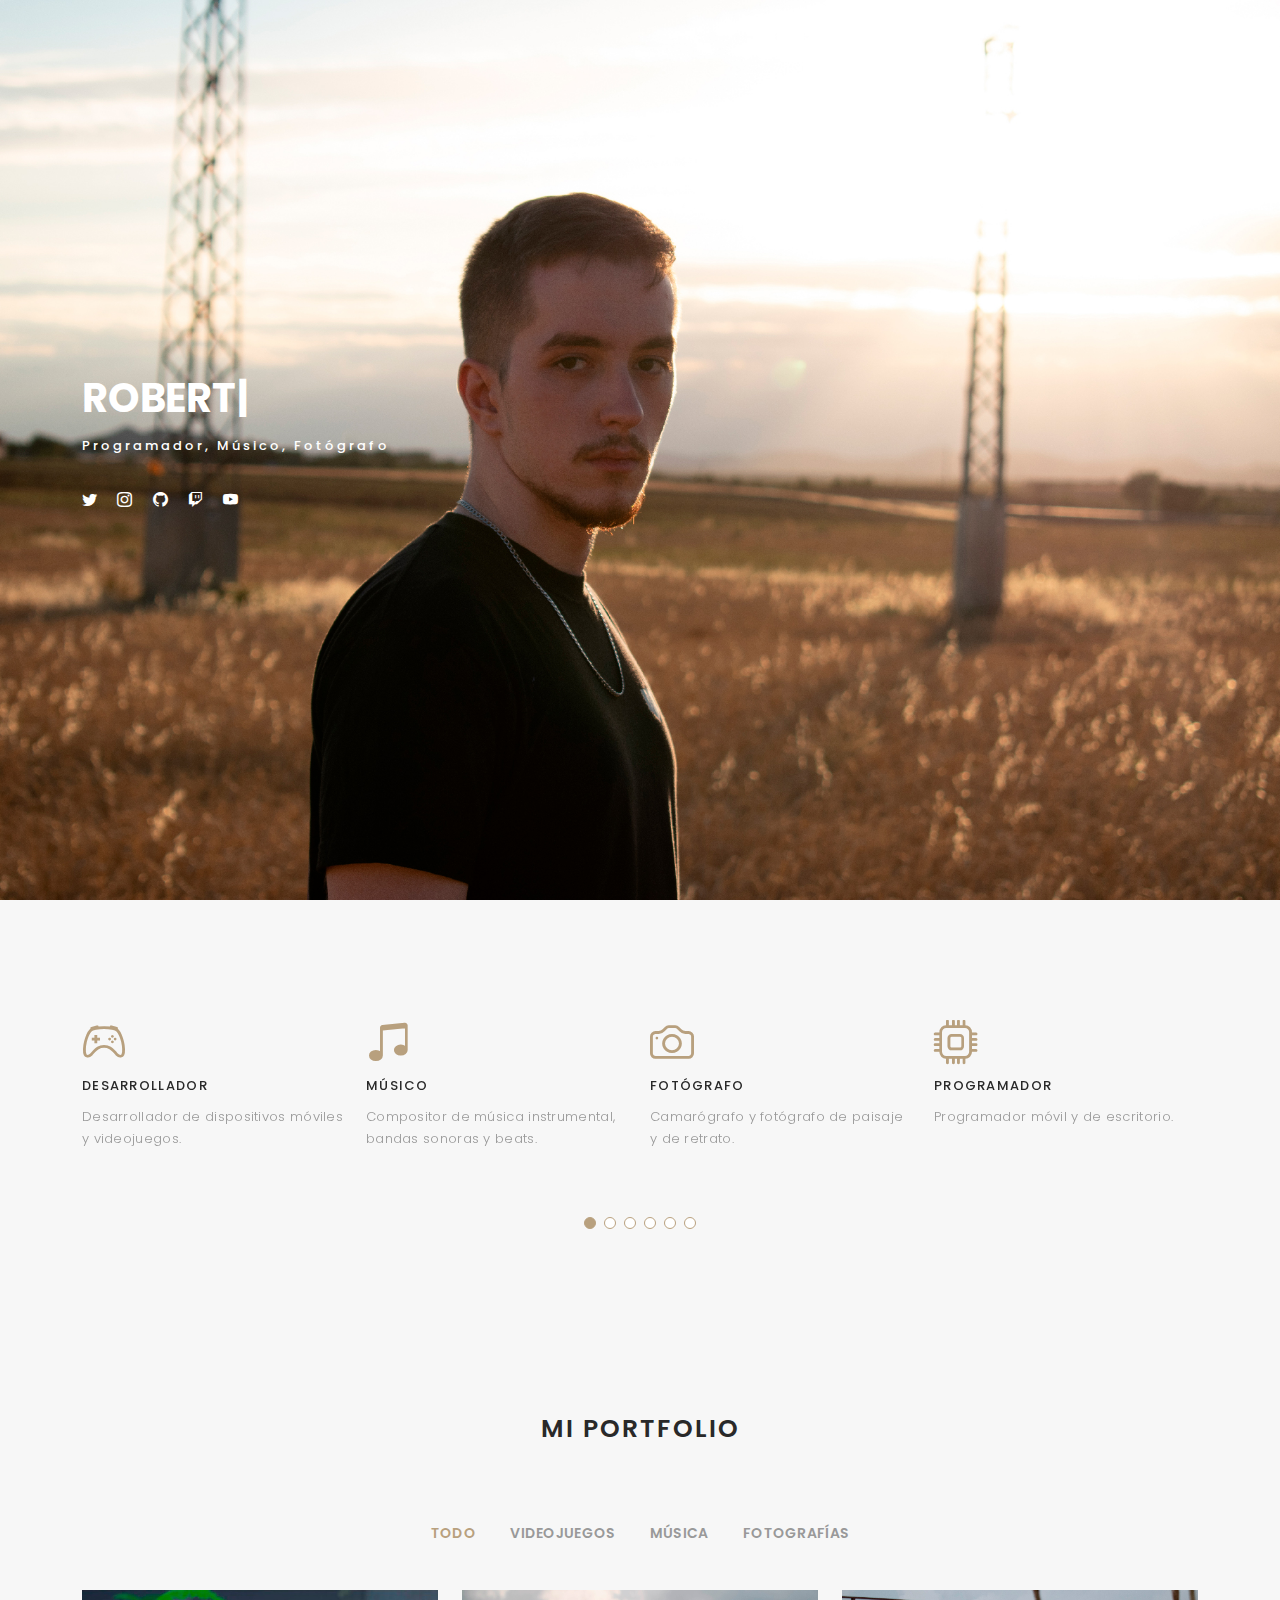
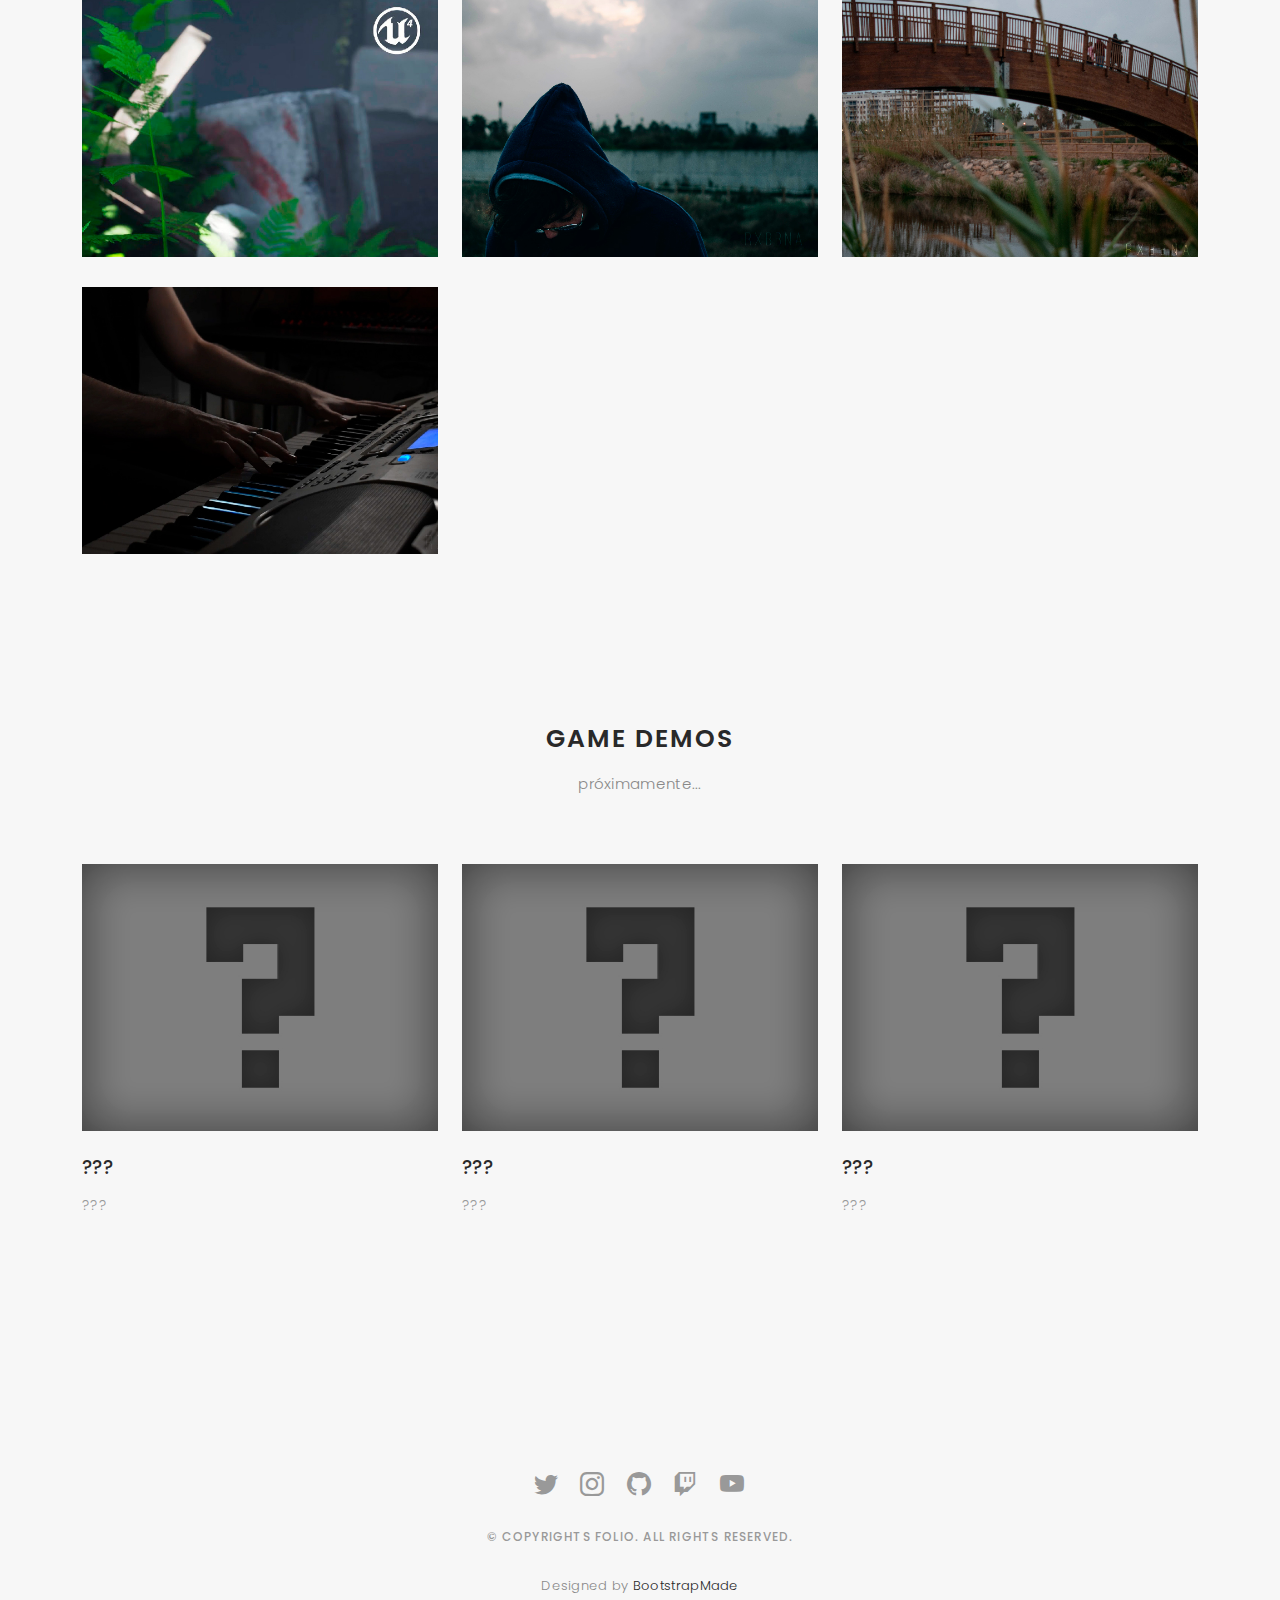
==== index.html @ e12448da "init commit" ====
<!DOCTYPE html>
<html lang="es">
  <head>
    <meta charset="utf-8" />
    <meta content="width=device-width, initial-scale=1.0" name="viewport" />

    <title>Robbna</title>
    <meta content="" name="description" />
    <meta content="" name="keywords" />

    <!-- Favicons -->
    <link href="assets/img/favicon.png" rel="icon" />
    <link href="assets/img/apple-touch-icon.png" rel="apple-touch-icon" />

    <!-- Google Fonts -->
    <link
      href="https://fonts.googleapis.com/css?family=Poppins:300,300i,400,400i,500,500i,600,600i,700,700i|Playfair+Display:400,400i,500,500i,600,600i,700,700i,900,900i"
      rel="stylesheet"
    />

    <!-- Vendor CSS Files -->
    <link
      href="assets/vendor/bootstrap/css/bootstrap.min.css"
      rel="stylesheet"
    />
    <link
      href="assets/vendor/bootstrap-icons/bootstrap-icons.css"
      rel="stylesheet"
    />
    <link href="assets/vendor/boxicons/css/boxicons.min.css" rel="stylesheet" />
    <link
      href="assets/vendor/glightbox/css/glightbox.min.css"
      rel="stylesheet"
    />
    <link href="assets/vendor/swiper/swiper-bundle.min.css" rel="stylesheet" />

    <!-- Template Main CSS File -->
    <link href="assets/css/style.css" rel="stylesheet" />

    <!-- =======================================================
  * Template Name: Folio - v4.7.0
  * Template URL: https://bootstrapmade.com/folio-bootstrap-portfolio-template/
  * Author: BootstrapMade.com
  * License: https://bootstrapmade.com/license/
  ======================================================== -->
  </head>

  <body>
    <!-- ======= Header ======= -->
    <header id="header" class="fixed-top">
      <div class="container d-flex align-items-center justify-content-between">
        <a href="./index.html" class="logo"
          ><img src="./assets/img/logo.png" alt="" class="img-fluid"
        /></a>
        <!-- Uncomment below if you prefer to use an text logo -->
        <!-- <h1 class="logo"><a href="index.html">Folio</a></h1> -->

        <nav id="navbar" class="navbar">
          <ul>
            <li><a class="nav-link scrollto active" href="#hero">Home</a></li>
            <li><a class="nav-link scrollto" href="#about">Sobre mí</a></li>
            <li>
              <a class="nav-link scrollto" href="#portfolio">Portfolio</a>
            </li>
            <li>
              <a class="nav-link scrollto" href="#demos">Game demos</a>
            </li>
          </ul>
          <i class="bi bi-list mobile-nav-toggle"></i>
        </nav>
        <!-- .navbar -->
      </div>
    </header>
    <!-- End Header -->

    <!-- ======= Hero Section ======= -->
    <div id="hero" class="home">
      <div class="container">
        <div class="hero-content">
          <h1>
            <!-- Soy -->
            <span
              class="typed"
              data-typed-items="Roberto Navarro, Programador, Músico, Fotógrafo"
            ></span>
          </h1>
          <p>Programador, Músico, Fotógrafo</p>

          <ul class="list-unstyled list-social">
            <li>
              <a href="https://twitter.com/Rxbbna" class="twitter"
                ><i class="bi bi-twitter"></i
              ></a>
            </li>
            <li>
              <a href="https://www.instagram.com/rxbbna" class="instagram"
                ><i class="bi bi-instagram"></i
              ></a>
            </li>
            <li>
              <a href="https://github.com/Robbna" class="github"
                ><i class="bi bi-github"></i
              ></a>
            </li>
            <li>
              <a href="https://www.twitch.tv/robbna" class="twitch"
                ><i class="bi bi-twitch"></i
              ></a>
            </li>
            <li>
              <a
                href="https://www.youtube.com/channel/UCUGsAygGxR4wNRktAyYVwMw"
                class="youtube"
                ><i class="bi bi-youtube"></i
              ></a>
            </li>
          </ul>
        </div>
      </div>
    </div>
    <!-- End Hero -->

    <main id="main">
      <!-- ======= About Section ======= -->

      <div id="about" class="paddsection">
        <div class="container">
          <div class="row justify-content-between">
            <div class="col-lg-4">
              <!-- 
              <div class="div-img-bg">
                <div class="about-img">
                  <img
                    src="./assets/img/me.jpg"
                    class="img-responsive"
                    alt="me"
                  />
                </div>
              </div>
            </div>
            
            <div class="col-lg-7">
              <div class="about-descr">
                <p class="p-heading">
                  Soy técnico especialista programador, fotógrafo, pianista y
                  compositor.
                </p>
                <p class="separator">
                  Desde pequeño me ha apasionadio la informática, la música y la
                  fotografía. Cuando tenía 12 años comencé a tocar el piano de
                  manera autodidacta y a componer mis propias canciones.
                </p>
              </div>
            </div>  -->
            </div>
          </div>
        </div>
        <!-- End About Section -->

        <!-- ======= Services Section ======= -->
        <div id="services">
          <div class="container">
            <div
              class="services-slider swiper"
              data-aos="fade-up"
              data-aos-delay="100"
            >
              <!-- ICONS URL: https://icons.getbootstrap.com/ -->
              <div class="swiper-wrapper">
                <div class="swiper-slide">
                  <div class="services-block">
                    <i class="bi bi-controller"></i>
                    <span>DESARROLLADOR</span>
                    <p class="separator">
                      Desarrollador de dispositivos móviles y videojuegos.
                    </p>
                  </div>
                </div>
                <!-- End testimonial item -->

                <div class="swiper-slide">
                  <div class="services-block">
                    <i class="bi bi-music-note-beamed"></i>
                    <span>MÚSICO</span>
                    <p class="separator">
                      Compositor de música instrumental, bandas sonoras y beats.
                    </p>
                  </div>
                </div>
                <!-- End testimonial item -->

                <div class="swiper-slide">
                  <div class="services-block">
                    <i class="bi bi-camera"></i>
                    <span>FOTÓGRAFO</span>
                    <p class="separator">
                      Camarógrafo y fotógrafo de paisaje y de retrato.
                    </p>
                  </div>
                </div>
                <!-- End testimonial item -->

                <div class="swiper-slide">
                  <div class="services-block">
                    <i class="bi bi-cpu"></i>
                    <span>PROGRAMADOR</span>
                    <p class="separator">Programador móvil y de escritorio.</p>
                  </div>
                </div>
                <!-- End testimonial item -->

                <div class="swiper-slide">
                  <div class="services-block">
                    <i class="bi bi-code-slash"></i>
                    <span>FULLSTACK</span>
                    <p class="separator">Desarrollador web.</p>
                  </div>
                </div>
                <!-- End testimonial item -->

                <div class="swiper-slide">
                  <div class="services-block">
                    <i class="bi bi-eye-slash"></i>
                    <span>ANALISTA DE SISTEMAS</span>
                    <p class="separator">
                      Certificado en fundamentos del Análisis de Sistemas,
                      otorgado por el Instituto Nacional de Ciberseguridad de
                      España (INCIBE).
                    </p>
                  </div>
                </div>
                <!-- End testimonial item -->
              </div>
              <div class="swiper-pagination"></div>
            </div>
          </div>
        </div>
        <!-- End Services Section -->

        <!-- ======= Portfolio Section ======= -->
        <div id="portfolio" class="paddsection">
          <div class="container">
            <div class="section-title text-center">
              <h2>Mi Portfolio</h2>
            </div>
          </div>

          <div class="container">
            <div class="row">
              <div class="col-lg-12 d-flex justify-content-center">
                <ul id="portfolio-flters">
                  <li data-filter="*" class="filter-active">Todo</li>
                  <li data-filter=".filter-games">Videojuegos</li>
                  <li data-filter=".filter-music">Música</li>
                  <li data-filter=".filter-photo">Fotografías</li>
                </ul>
              </div>
            </div>

            <div class="row portfolio-container">
              <div class="col-lg-4 col-md-6 portfolio-item filter-games">
                <img
                  src="./assets/img/portfolio/portfolio-1.jpg"
                  class="img-fluid"
                  alt=""
                />
                <div class="portfolio-info">
                  <h4>Alone</h4>
                  <p>Unreal Engine 4</p>
                  <a
                    href="https://www.youtube.com/embed/AjiW86se_NM"
                    data-gallery="portfolioGallery"
                    class="portfolio-lightbox preview-link"
                    ><i class="bx bx-plus"></i
                  ></a>
                  <a
                    href="https://www.youtube.com/watch?v=AjiW86se_NM"
                    class="details-link"
                    title="More Details"
                    ><i class="bx bx-link"></i
                  ></a>
                </div>
              </div>

              <div class="col-lg-4 col-md-6 portfolio-item filter-photo">
                <img
                  src="./assets/img/portfolio/portfolio-2.jpg"
                  class="img-fluid"
                  alt=""
                />
                <div class="portfolio-info">
                  <h4>Ph0t0</h4>
                  <p>Moncofar, 2021</p>
                  <a
                    href="./assets/img/portfolio/portfolio-2.jpg"
                    data-gallery="portfolioGallery"
                    class="portfolio-lightbox preview-link"
                    ><i class="bx bx-plus"></i
                  ></a>
                  <a
                    href="portfolio-details.html"
                    class="details-link"
                    title="More Details"
                    ><i class="bx bx-link"></i
                  ></a>
                </div>
              </div>

              <div class="col-lg-4 col-md-6 portfolio-item filter-photo">
                <img
                  src="./assets/img/portfolio/portfolio-3.jpg"
                  class="img-fluid"
                  alt=""
                />
                <div class="portfolio-info">
                  <h4>The River</h4>
                  <p>Moncofar, 2021</p>
                  <a
                    href="./assets/img/portfolio/portfolio-3.jpg"
                    data-gallery="portfolioGallery"
                    class="portfolio-lightbox preview-link"
                    ><i class="bx bx-plus"></i
                  ></a>
                  <a
                    href="portfolio-details.html"
                    class="details-link"
                    title="More Details"
                    ><i class="bx bx-link"></i
                  ></a>
                </div>
              </div>

              <div class="col-lg-4 col-md-6 portfolio-item filter-music">
                <img
                  src="./assets/img/portfolio/portfolio-4.jpg"
                  class="img-fluid"
                  alt=""
                />
                <div class="portfolio-info">
                  <h4>Nocturne in C Sharp Minor (No. 20)</h4>
                  <p>Chopin</p>
                  <a
                    href="https://www.youtube.com/embed/4P2JDMxuvL8"
                    data-gallery="portfolioGallery"
                    class="portfolio-lightbox preview-link"
                    ><i class="bx bx-plus"></i
                  ></a>
                  <a
                    href="https://www.youtube.com/watch?v=4P2JDMxuvL8"
                    class="details-link"
                    title="More Details"
                    ><i class="bx bx-link"></i
                  ></a>
                </div>
              </div>
            </div>
          </div>
        </div>
        <!-- End Portfolio Section -->

        <!-- ======= Journal Section ======= -->
        <div id="demos" class="text-left paddsection">
          <div class="container">
            <div class="section-title text-center">
              <h2>GAME DEMOS</h2>
              <br />
              <h9>próximamente...</h9>
            </div>
          </div>

          <div class="container">
            <div class="journal-block">
              <div class="row">
                <!-- GAME DEMO 1 -->
                <div class="col-lg-4 col-md-6">
                  <div class="journal-info">
                    <a href="#"
                      ><img
                        src="./assets/img/whoami.jpg"
                        class="img-responsive"
                        alt="img"
                    /></a>

                    <div class="journal-txt">
                      <h4>
                        <a href="blog-single.html">???</a>
                      </h4>
                      <p class="separator">???</p>
                    </div>
                  </div>
                </div>
                <!-- GAME DEMO 2 -->
                <div class="col-lg-4 col-md-6">
                  <div class="journal-info">
                    <a href="#"
                      ><img
                        src="./assets/img/whoami.jpg"
                        class="img-responsive"
                        alt="img"
                    /></a>

                    <div class="journal-txt">
                      <h4>
                        <a href="blog-single.html">???</a>
                      </h4>
                      <p class="separator">???</p>
                    </div>
                  </div>
                </div>
                <!-- GAME DEMO 3 -->
                <div class="col-lg-4 col-md-6">
                  <div class="journal-info">
                    <a href="#"
                      ><img
                        src="./assets/img/whoami.jpg"
                        class="img-responsive"
                        alt="img"
                    /></a>

                    <div class="journal-txt">
                      <h4>
                        <a href="blog-single.html">???</a>
                      </h4>
                      <p class="separator">???</p>
                    </div>
                  </div>
                </div>
                <!-- END DEMOS -->
              </div>
            </div>
          </div>
        </div>
      </div>
      <!-- End Journal Section -->
    </main>
    <!-- End #main -->

    <!-- ======= Footer ======= -->
    <div id="footer" class="text-center">
      <div class="container">
        <div class="socials-media text-center">
          <ul class="list-unstyled">
            <li>
              <a href="https://twitter.com/Rxbbna" class="twitter"
                ><i class="bi bi-twitter"></i
              ></a>
            </li>
            <li>
              <a href="https://www.instagram.com/rxbbna" class="instagram"
                ><i class="bi bi-instagram"></i
              ></a>
            </li>
            <li>
              <a href="https://github.com/Robbna" class="github"
                ><i class="bi bi-github"></i
              ></a>
            </li>
            <li>
              <a href="https://www.twitch.tv/robbna" class="twitch"
                ><i class="bi bi-twitch"></i
              ></a>
            </li>
            <li>
              <a
                href="https://www.youtube.com/channel/UCUGsAygGxR4wNRktAyYVwMw"
                class="youtube"
                ><i class="bi bi-youtube"></i
              ></a>
            </li>
          </ul>
        </div>

        <p>&copy; Copyrights Folio. All rights reserved.</p>

        <div class="credits">
          <!--
        All the links in the footer should remain intact.
        You can delete the links only if you purchased the pro version.
        Licensing information: https://bootstrapmade.com/license/
        Purchase the pro version with working PHP/AJAX contact form: https://bootstrapmade.com/buy/?theme=Folio
      -->
          Designed by <a href="https://bootstrapmade.com/">BootstrapMade</a>
        </div>
      </div>
    </div>
    <!-- End Footer -->

    <a
      href="#"
      class="back-to-top d-flex align-items-center justify-content-center"
      ><i class="bi bi-arrow-up-short"></i
    ></a>

    <!-- Vendor JS Files -->
    <script src="assets/vendor/bootstrap/js/bootstrap.bundle.min.js"></script>
    <script src="assets/vendor/glightbox/js/glightbox.min.js"></script>
    <script src="assets/vendor/isotope-layout/isotope.pkgd.min.js"></script>
    <script src="assets/vendor/swiper/swiper-bundle.min.js"></script>
    <script src="assets/vendor/typed.js/typed.min.js"></script>
    <script src="assets/vendor/php-email-form/validate.js"></script>

    <!-- Template Main JS File -->
    <script src="assets/js/main.js"></script>
  </body>
</html>
---- assets/css/style.css ----
/**
* Template Name: Folio - v4.7.0
* Template URL: https://bootstrapmade.com/folio-bootstrap-portfolio-template/
* Author: BootstrapMade.com
* License: https://bootstrapmade.com/license/
*/

/*--------------------------------------------------------------
# General
--------------------------------------------------------------*/
body {
  background: #ffffff;
  color: #898989;
  font-family: "Poppins", helvetica;
  font-size: 15px;
  font-weight: 300;
  line-height: 20px;
  letter-spacing: 0.02em;
  overflow-x: hidden;
  margin: 0 auto;
  padding: 0;
  box-sizing: border-box;
}

h1, h2, h3, h4, h5, h6 {
  margin: 0;
}

h2 {
  color: #292929;
  font-weight: 600;
}

h4 {
  color: #292929;
  font-size: 14px;
  font-weight: 600;
}

a {
  color: #292929;
  text-decoration: none !important;
  transition: all 0.5s ease-in-out 0s;
}

a:hover {
  transition: all 0.5s ease-in-out 0s;
}

p {
  margin: 25px 0;
  padding: 0;
  font-size: 15px;
  color: #999999;
  line-height: 28px;
}

::-moz-selection {
  background: #b8a07e;
  color: #fff;
}

::selection {
  background: #b8a07e;
  color: #fff;
}

.btn {
  background: #333;
  border: medium none;
  border-radius: 0;
  color: #fff;
  font-size: 12px;
  height: 50px;
  line-height: 50px;
  padding: 0 30px;
  text-transform: uppercase;
}

.btn:hover, .btn:focus {
  color: #fff;
}

.padDiv {
  padding: 30px 20px;
}

.section-title {
  margin-bottom: 70px;
}

.section-title h2 {
  font-size: 25px;
  letter-spacing: 2px;
  text-transform: uppercase;
}

.form-control {
  background-color: transparent;
  border: 1px solid #999;
  border-radius: 0;
  color: #999999;
  font-size: 12px;
  font-weight: 500;
  height: 50px;
  letter-spacing: 0.1em;
  padding-left: 10px;
  margin: 0 0 25px 0;
  line-height: 14px;
  text-transform: uppercase;
}

.form-control:focus {
  box-shadow: none;
  outline: 0 none;
}

.paddsection {
  padding-top: 90px;
  padding-bottom: 90px;
}

.paddsections {
  padding-top: 90px;
  padding-bottom: 90px !important;
}

.hvr-shutter-in-horizontal::before {
  background: #333;
}

.hvr-shutter-in-horizontal:hover {
  background: #b8a07e;
}

.mb-30 {
  margin-bottom: 30px;
}

.main-content {
  padding-top: 140px;
}

/*--------------------------------------------------------------
# Back to top button
--------------------------------------------------------------*/
.back-to-top {
  position: fixed;
  visibility: hidden;
  opacity: 0;
  right: 15px;
  bottom: 15px;
  z-index: 996;
  background: #b8a07e;
  width: 40px;
  height: 40px;
  border-radius: 4px;
  transition: all 0.4s;
}
.back-to-top i {
  font-size: 28px;
  color: #fff;
  line-height: 0;
}
.back-to-top:hover {
  background: #c6b398;
  color: #fff;
}
.back-to-top.active {
  visibility: visible;
  opacity: 1;
}

/*--------------------------------------------------------------
# Header
--------------------------------------------------------------*/
#header {
  transition: all 0.5s;
  z-index: 997;
  padding: 15px 0;
  background-color: #fff;
  top: -100%;
  box-shadow: 0px 2px 25px rgba(0, 0, 0, 0.08);
}
#header.header-scrolled, #header.header-inner-pages {
  top: 0;
}
#header .logo {
  font-size: 30px;
  margin: 0;
  padding: 0;
  line-height: 1;
  font-weight: 600;
  letter-spacing: 1px;
  font-family: "Playfair Display", sans-serif;
  font-style: italic;
}
#header .logo a {
  color: #898989;
}
#header .logo img {
  max-height: 40px;
}
@media (max-width: 992px) {
  #header {
    border: 0;
  }
}

/*--------------------------------------------------------------
# Navigation Menu
--------------------------------------------------------------*/
/**
* Desktop Navigation 
*/
.navbar {
  padding: 0;
}
.navbar ul {
  margin: 0;
  padding: 0;
  display: flex;
  list-style: none;
  align-items: center;
}
.navbar li {
  position: relative;
}
.navbar a, .navbar a:focus {
  display: flex;
  align-items: center;
  justify-content: space-between;
  padding: 10px 0 10px 30px;
  font-family: "Poppins", sans-serif;
  font-size: 14px;
  font-weight: 500;
  color: #7e7d7d;
  white-space: nowrap;
  transition: 0.3s;
}
.navbar a i, .navbar a:focus i {
  font-size: 12px;
  line-height: 0;
  margin-left: 5px;
}
.navbar a:hover, .navbar .active, .navbar .active:focus, .navbar li:hover > a {
  color: #b8a07e;
}
.navbar .dropdown ul {
  display: block;
  position: absolute;
  left: 30px;
  top: calc(100% + 30px);
  margin: 0;
  padding: 10px 0;
  z-index: 99;
  opacity: 0;
  visibility: hidden;
  background: #fff;
  box-shadow: 0px 0px 30px rgba(127, 137, 161, 0.25);
  transition: 0.3s;
}
.navbar .dropdown ul li {
  min-width: 200px;
}
.navbar .dropdown ul a {
  padding: 10px 20px;
  font-weight: 400;
}
.navbar .dropdown ul a i {
  font-size: 12px;
}
.navbar .dropdown ul a:hover, .navbar .dropdown ul .active:hover, .navbar .dropdown ul li:hover > a {
  color: #b8a07e;
}
.navbar .dropdown:hover > ul {
  opacity: 1;
  top: 100%;
  visibility: visible;
}
.navbar .dropdown .dropdown ul {
  top: 0;
  left: calc(100% - 30px);
  visibility: hidden;
}
.navbar .dropdown .dropdown:hover > ul {
  opacity: 1;
  top: 0;
  left: 100%;
  visibility: visible;
}
@media (max-width: 1366px) {
  .navbar .dropdown .dropdown ul {
    left: -90%;
  }
  .navbar .dropdown .dropdown:hover > ul {
    left: -100%;
  }
}

/**
* Mobile Navigation 
*/
.mobile-nav-toggle {
  color: #4b4a4a;
  font-size: 28px;
  cursor: pointer;
  display: none;
  line-height: 0;
  transition: 0.5s;
}
.mobile-nav-toggle.bi-x {
  color: #fff;
}

@media (max-width: 991px) {
  .mobile-nav-toggle {
    display: block;
  }

  .navbar ul {
    display: none;
  }
}
.navbar-mobile {
  position: fixed;
  overflow: hidden;
  top: 0;
  right: 0;
  left: 0;
  bottom: 0;
  background: rgba(49, 49, 49, 0.9);
  transition: 0.3s;
}
.navbar-mobile .mobile-nav-toggle {
  position: absolute;
  top: 15px;
  right: 15px;
}
.navbar-mobile ul {
  display: block;
  position: absolute;
  top: 55px;
  right: 15px;
  bottom: 15px;
  left: 15px;
  padding: 10px 0;
  border-radius: 10px;
  background-color: #fff;
  overflow-y: auto;
  transition: 0.3s;
}
.navbar-mobile a, .navbar-mobile a:focus {
  padding: 10px 20px;
  font-size: 15px;
  color: #4b4a4a;
}
.navbar-mobile a:hover, .navbar-mobile .active, .navbar-mobile li:hover > a {
  color: #b8a07e;
}
.navbar-mobile .getstarted, .navbar-mobile .getstarted:focus {
  margin: 15px;
}
.navbar-mobile .dropdown ul {
  position: static;
  display: none;
  margin: 10px 20px;
  padding: 10px 0;
  z-index: 99;
  opacity: 1;
  visibility: visible;
  background: #fff;
  box-shadow: 0px 0px 30px rgba(127, 137, 161, 0.25);
}
.navbar-mobile .dropdown ul li {
  min-width: 200px;
}
.navbar-mobile .dropdown ul a {
  padding: 10px 20px;
}
.navbar-mobile .dropdown ul a i {
  font-size: 12px;
}
.navbar-mobile .dropdown ul a:hover, .navbar-mobile .dropdown ul .active:hover, .navbar-mobile .dropdown ul li:hover > a {
  color: #b8a07e;
}
.navbar-mobile .dropdown > .dropdown-active {
  display: block;
}

/*--------------------------------------------------------------
# Hero
--------------------------------------------------------------*/
#hero {
  background: url("../img/home-bg.jpg") repeat scroll center center/cover;
  height: 100vh;
  width: 100%;
}

#hero .hero-content {
  height: 100vh;
  text-align: left;
  width: 100%;
  display: flex;
  justify-content: center;
  flex-direction: column;
}

.hero-content h1 {
  font-size: 40px;
  font-weight: 700;
  margin-bottom: 10px;
  text-transform: uppercase;
  color: #fff;
}

.hero-content p {
  font-size: 13px;
  letter-spacing: 3px;
  margin-top: 0;
  margin-bottom: 30px;
  text-transform: capitalize;
  color: #fff;
  font-weight: 500;
}

.hero-content .list-social li {
  float: left;
  margin-right: 20px;
}

.hero-content .list-social li i {
  color: #fff;
  font-size: 15px;
}

/*--------------------------------------------------------------
# Breadcrumbs
--------------------------------------------------------------*/
.breadcrumbs {
  padding: 120px 0 0 0;
  background-color: white;
  min-height: 40px;
}
@media (max-width: 992px) {
  .breadcrumbs {
    padding-top: 100px;
  }
}
.breadcrumbs h2 {
  font-size: 24px;
  font-weight: 300;
  margin: 0;
}
@media (max-width: 992px) {
  .breadcrumbs h2 {
    margin: 0 0 10px 0;
  }
}
.breadcrumbs ol {
  display: flex;
  flex-wrap: wrap;
  list-style: none;
  padding: 0;
  margin: 0;
  font-size: 14px;
}
.breadcrumbs ol li + li {
  padding-left: 10px;
}
.breadcrumbs ol li + li::before {
  display: inline-block;
  padding-right: 10px;
  color: #6c757d;
  content: "/";
}
@media (max-width: 768px) {
  .breadcrumbs .d-flex {
    display: block !important;
  }
  .breadcrumbs ol {
    display: block;
  }
  .breadcrumbs ol li {
    display: inline-block;
  }
}

/*-----------------------------------------------------------------------------------*/
/*  About
/*-----------------------------------------------------------------------------------*/
#about {
  width: 100%;
  height: auto;
  background: #f7f7f7;
  padding-top: 120px;
}

#about .div-img-bg {
  padding-bottom: 30px;
  border: 20px solid #b8a07e;
}

#about .div-img-bg .about-img img {
  width: 100%;
  box-shadow: 0px 0px 85px 0px rgba(0, 0, 0, 0.14);
  margin-top: -60px;
  margin-left: 40px;
  height: 400px;
  -o-object-fit: cover;
  object-fit: cover;
}

#about .about-descr .p-heading {
  font-family: "Playfair Display", serif;
  font-size: 28px;
  text-align: left;
}

#about .about-descr .separator {
  max-width: 80%;
  margin-bottom: 0;
  text-align: left;
}

/*--------------------------------------------------------------
# Services
--------------------------------------------------------------*/
#services {
  background: #f7f7f7;
  position: relative;
  padding-bottom: 80px;
}

.services-block span {
  margin: 10px 0;
  position: relative;
  font-size: 13px;
  color: #292929;
  letter-spacing: 0.1em;
  font-weight: 500;
  text-transform: uppercase;
  display: block;
}

.services-block .separator {
  margin: 0;
  font-size: 13px;
  line-height: 22px;
}

.services-block i {
  font-size: 44px;
  color: #b8a07e;
  line-height: 44px;
}

.services-slider .swiper-pagination {
  margin-top: 30px;
  position: relative;
}
.services-slider .swiper-pagination .swiper-pagination-bullet {
  width: 12px;
  height: 12px;
  background-color: #fff;
  opacity: 1;
  border: 1px solid #b8a07e;
}
.services-slider .swiper-pagination .swiper-pagination-bullet-active {
  background-color: #b8a07e;
}

/*--------------------------------------------------------------
# Portfolio
--------------------------------------------------------------*/
#portfolio {
  position: relative;
  padding-bottom: 50px;
}
#portfolio #portfolio-flters {
  padding: 0;
  margin: 0 auto 35px auto;
  list-style: none;
  text-align: center;
  border-radius: 50px;
  padding: 2px 15px;
}
#portfolio #portfolio-flters li {
  cursor: pointer;
  display: inline-block;
  padding: 10px 15px 8px 15px;
  font-size: 14px;
  font-weight: 600;
  line-height: 1;
  text-transform: uppercase;
  color: #999999;
  margin-bottom: 5px;
  transition: all 0.3s ease-in-out;
}
#portfolio #portfolio-flters li:hover, #portfolio #portfolio-flters li.filter-active {
  color: #b8a07e;
}
#portfolio #portfolio-flters li:last-child {
  margin-right: 0;
}
#portfolio .portfolio-item {
  margin-bottom: 30px;
}
#portfolio .portfolio-item .portfolio-info {
  opacity: 0;
  position: absolute;
  left: 30px;
  right: 30px;
  bottom: 0;
  z-index: 3;
  transition: all ease-in-out 0.3s;
  background: rgba(255, 255, 255, 0.9);
  padding: 15px;
}
#portfolio .portfolio-item .portfolio-info h4 {
  font-size: 18px;
  color: #666;
  font-weight: 600;
  margin-bottom: 10px;
}
#portfolio .portfolio-item .portfolio-info p {
  color: #999;
  font-size: 14px;
  margin: 0;
  padding: 0;
}
#portfolio .portfolio-item .portfolio-info .preview-link, #portfolio .portfolio-item .portfolio-info .details-link {
  position: absolute;
  right: 40px;
  font-size: 24px;
  top: calc(50% - 18px);
  color: #b8a07e;
}
#portfolio .portfolio-item .portfolio-info .preview-link:hover, #portfolio .portfolio-item .portfolio-info .details-link:hover {
  color: #cab89f;
}
#portfolio .portfolio-item .portfolio-info .details-link {
  right: 10px;
}
#portfolio .portfolio-item:hover .portfolio-info {
  opacity: 1;
  bottom: 20px;
}

/*--------------------------------------------------------------
# Portfolio Details
--------------------------------------------------------------*/
.portfolio-details {
  padding-top: 40px;
}
.portfolio-details .portfolio-details-slider img {
  width: 100%;
}
.portfolio-details .portfolio-details-slider .swiper-pagination {
  margin-top: 20px;
  position: relative;
}
.portfolio-details .portfolio-details-slider .swiper-pagination .swiper-pagination-bullet {
  width: 12px;
  height: 12px;
  background-color: #fff;
  opacity: 1;
  border: 1px solid #b8a07e;
}
.portfolio-details .portfolio-details-slider .swiper-pagination .swiper-pagination-bullet-active {
  background-color: #b8a07e;
}
.portfolio-details .portfolio-info {
  padding: 30px;
  box-shadow: 0px 0 30px rgba(75, 74, 74, 0.08);
}
.portfolio-details .portfolio-info h3 {
  font-size: 22px;
  font-weight: 700;
  margin-bottom: 20px;
  padding-bottom: 20px;
  border-bottom: 1px solid #eee;
}
.portfolio-details .portfolio-info ul {
  list-style: none;
  padding: 0;
  font-size: 15px;
}
.portfolio-details .portfolio-info ul li + li {
  margin-top: 10px;
}
.portfolio-details .portfolio-description {
  padding-top: 30px;
}
.portfolio-details .portfolio-description h2 {
  font-size: 26px;
  font-weight: 700;
  margin-bottom: 20px;
}
.portfolio-details .portfolio-description p {
  padding: 0;
}

/*--------------------------------------------------------------
# Journal
--------------------------------------------------------------*/
#journal, #journal-blog {
  height: auto;
  width: 100%;
  background: #f7f7f7;
  padding-bottom: 60px;
  position: relative;
}

#journal-blog {
  background: #fff;
  padding-bottom: 30px;
}

#journal .journal-block {
  display: inline-block;
  height: auto;
  width: 100%;
}

#journal .journal-block .journal-info {
  position: relative;
}

.journal-block .journal-info img {
  max-width: 100%;
}

.journal-block .journal-info .journal-txt {
  padding: 25px 0px;
  position: relative;
}

.journal-block .journal-info .journal-txt h4 a {
  display: block;
  font-size: 19px;
  line-height: 24px;
  margin: 0 0 13px 0;
  font-weight: 500;
  color: #292929;
  transition: all 0.5s ease-in-out 0s;
}

.journal-block .journal-info .journal-txt h4 a:hover {
  color: #b8a07e;
  transition: all 0.5s ease-in-out 0s;
}

.journal-block .journal-info .journal-txt p {
  margin: 0;
  font-size: 14px;
  line-height: 24px;
}

/*--------------------------------------------------------------
# Journal
--------------------------------------------------------------*/
#contact {
  height: auto;
  width: 100%;
}

.contact-details {
  list-style: none;
  margin: 0;
  padding: 0;
}

.contact-details li {
  padding-bottom: 10px;
}

#contact input, #contact textarea {
  width: 100%;
  margin-bottom: 5px;
}

#contact textarea {
  min-height: 160px;
}

.php-email-form .error-message {
  display: none;
  color: #fff;
  background: #ed3c0d;
  text-align: left;
  padding: 15px;
  margin-bottom: 15px;
  font-weight: 600;
}
.php-email-form .error-message br + br {
  margin-top: 25px;
}
.php-email-form .sent-message {
  display: none;
  color: #fff;
  background: #18d26e;
  text-align: center;
  padding: 15px;
  font-weight: 600;
  margin-bottom: 15px;
}
.php-email-form .loading {
  display: none;
  background: #fff;
  text-align: center;
  padding: 15px;
  margin-bottom: 15px;
}
.php-email-form .loading:before {
  content: "";
  display: inline-block;
  border-radius: 50%;
  width: 24px;
  height: 24px;
  margin: 0 10px -6px 0;
  border: 3px solid #18d26e;
  border-top-color: #eee;
  -webkit-animation: animate-loading 1s linear infinite;
  animation: animate-loading 1s linear infinite;
}

@-webkit-keyframes animate-loading {
  0% {
    transform: rotate(0deg);
  }
  100% {
    transform: rotate(360deg);
  }
}

@keyframes animate-loading {
  0% {
    transform: rotate(0deg);
  }
  100% {
    transform: rotate(360deg);
  }
}
/*--------------------------------------------------------------
# Blog
--------------------------------------------------------------*/
/*  Navbar fixd page */
.subpage-nav {
  display: block !important;
}

/*-----------------------------------------------------------------------------------*/
/*  /* Single page */
/*-----------------------------------------------------------------------------------*/
#journal-blog {
  padding-top: 140px;
}

/* main content */
.main-content {
  background: #f7f7f7;
}

.main-content .container-main {
  display: inline-block;
  width: 100%;
}

.main-content .container-main .block-main {
  margin-bottom: 30px;
  overflow: hidden;
}

.container-main .block-main .content-main {
  background: #fff none repeat scroll 0 0;
  display: inline-block;
  width: 100%;
}

.journal-txt h4 a {
  display: block;
  font-size: 19px;
  line-height: 24px;
  margin: 0 0 13px 0;
  font-weight: 500;
  color: #292929;
  transition: all 0.5s ease-in-out 0s;
}

.journal-txt h4 a:hover {
  color: #b8a07e;
  transition: all 0.5s ease-in-out 0s;
}

.post-meta ul li {
  font-size: 12px;
  font-weight: normal;
  margin-left: 8px;
  margin-right: 8px;
  text-transform: capitalize;
  display: inline-block;
  float: none;
}

.content-main .post-meta a {
  color: #a2a2a2;
  margin-left: 5px;
}

/* Commonts */
.comments {
  background: #fff;
}

.entry-comments h6 {
  margin-right: 10px;
  font-size: 13px;
  letter-spacing: 0.1em;
  font-weight: 500;
}

.entry-comments-item {
  margin-top: 40px;
  padding-bottom: 40px;
  border-bottom: 1px solid #f2f2f2;
}

.entry-comments-avatar {
  position: absolute;
  display: block;
  border-radius: 50%;
  width: 60px;
  height: 60px;
}

.entry-comments-body {
  padding-left: 86px;
}

.entry-comments-author {
  margin-right: 10px;
  font-size: 13px;
  color: #292929;
  letter-spacing: 0.1em;
  font-weight: 500;
}

.rep {
  font-size: 13px;
  color: #292929;
  letter-spacing: 0.1em;
  font-weight: 500;
  text-transform: capitalize;
}

.entry-comments span a {
  font-size: 13px;
  color: #999;
}

.entry-comments-reply {
  padding-left: 10%;
}

/* Commonts form */
.cmt {
  background: #fff;
}

blockquote {
  padding: 40px;
  background-color: #f2f2f2;
  margin: 30px 0;
  border: none;
  border-left: 4px solid #b8a07e;
}

/*--------------------------------------------------------------
# Footer
--------------------------------------------------------------*/
#footer {
  background: #f7f7f7;
  padding-top: 50px;
  padding-bottom: 50px;
}

#footer .socials-media {
  width: 100%;
}

#footer .socials-media ul {
  display: inline-block;
  float: none;
  margin: 0 0 20px 0;
}

#footer .socials-media ul li {
  float: left;
  margin-left: 10px;
  margin-right: 10px;
}

#footer .socials-media ul li a {
  font-size: 24px;
  color: #999;
  letter-spacing: 0.1em;
  font-weight: 500;
  background: transparent;
  text-transform: uppercase;
  transition: all 0.5s ease-in-out 0s;
}

#footer .socials-media ul li a:hover {
  color: #b8a07e;
  transition: all 0.5s ease-in-out 0s;
}

#footer p {
  font-size: 12px;
  letter-spacing: 0.1em;
  font-weight: 500;
  margin-top: 0;
  text-transform: uppercase;
}

.credits {
  font-size: 13px;
}

/** Width between 1200x to 0
 *  ~~~~~~~~~~~~~~~~~~~~~~~~~~~~~~~~~~~~
 */
/** Width between 992px to 1199px
 *  ~~~~~~~~~~~~~~~~~~~~~~~~~~~~~~~~~~~~
 */
/** Width between 768px to 991px
 *  ~~~~~~~~~~~~~~~~~~~~~~~~~~~~~~~~~~~~
 */
@media (min-width: 768px) and (max-width: 991px) {
  /* Navbar */
  nav {
    padding: 10px 15px;
  }

  .nav-menu {
    margin-top: 40px;
    display: none;
    float: none;
    width: 100%;
  }

  .nav-menu li {
    float: none;
    width: 100%;
    text-align: center;
    border-top: 1px solid #f7f7f7;
    line-height: 45px;
    margin-left: 0;
    padding-top: 10px;
    padding-bottom: 10px;
  }

  .responsive {
    float: right;
    padding-top: 15px;
    display: block;
  }

  /* About */
  .head-info .header-content .cmaster h1 {
    font-size: 32px;
  }

  #about .div-img-bg {
    padding: 0;
  }

  #about .div-img-bg .about-img img {
    margin-top: 0%;
    margin-left: calc(0% - 0px);
  }

  #about .about-descr .p-heading {
    font-size: 20px;
  }

  #about .about-descr .separator {
    max-width: 100%;
    margin-bottom: 0;
  }

  /* portfolio */
  #portfolio .portfolio-list .nav li {
    float: none;
    margin: 20px;
    display: inline-block;
  }

  /* journal */
  #journal .journal-block .journal-info {
    margin-bottom: 30px;
  }

  /* Contact */
  .contact-contact {
    margin-bottom: 30px;
  }

  /* Footer */
  #footer .socials-media ul li {
    margin-right: 0;
    margin-left: 0;
    float: none;
    display: inline-block;
  }
}
/** Width between 767px to 0
 *  ~~~~~~~~~~~~~~~~~~~~~~~~~~~~~~~~~~~~
 */
@media (max-width: 767px) {
  /* Navbar */
  nav {
    padding: 20px 15px;
  }

  .nav-menu {
    margin-top: 40px;
    display: none;
    float: none;
    width: 100%;
  }

  .nav-menu li {
    float: none;
    width: 100%;
    text-align: center;
    border-top: 1px solid #f7f7f7;
    line-height: 45px;
    margin-left: 0;
    padding-top: 10px;
    padding-bottom: 10px;
  }

  .responsive {
    float: right;
    padding-top: 15px;
    display: block;
  }

  /* About */
  .head-info .header-content h1 {
    font-size: 32px;
  }

  #about .div-img-bg {
    padding: 0;
  }

  #about .div-img-bg .about-img img {
    margin-top: 0%;
    margin-left: calc(0% - 0px);
  }

  #about .about-descr .p-heading {
    font-size: 20px;
  }

  #about .about-descr .separator {
    max-width: 100%;
    margin-bottom: 0;
  }

  /* portfolio */
  #portfolio .portfolio-list .nav li {
    float: none;
    margin: 20px;
    display: inline-block;
  }

  /* journal */
  #journal .journal-block .journal-info {
    margin-bottom: 30px;
  }

  /* Contact */
  .contact-contact {
    margin-bottom: 30px;
  }

  /* Footer */
  #footer .socials-media ul li {
    margin-right: 0;
    margin-left: 0;
    float: none;
    display: inline-block;
  }
}
/** Width between 600px to 0
 *  ~~~~~~~~~~~~~~~~~~~~~~~~~~~~~~~~~~~~
 */
@media (max-width: 600px) {
  /* Navbar */
  nav {
    padding: 20px 15px;
  }

  .nav-menu {
    margin-top: 40px;
    display: none;
    float: none;
    width: 100%;
  }

  .nav-menu li {
    float: none;
    width: 100%;
    text-align: center;
    border-top: 1px solid #f7f7f7;
    line-height: 45px;
    margin-left: 0;
    padding-top: 10px;
    padding-bottom: 10px;
  }

  .responsive {
    float: right;
    padding-top: 15px;
    display: block;
  }

  /* About */
  .head-info .header-content h1 {
    font-size: 32px;
  }

  #about .div-img-bg {
    padding: 0;
  }

  #about .div-img-bg .about-img img {
    margin-top: 0%;
    margin-left: calc(0% - 0px);
  }

  #about .about-descr .p-heading {
    font-size: 20px;
  }

  #about .about-descr .separator {
    max-width: 100%;
    margin-bottom: 0;
  }

  /* portfolio */
  #portfolio .portfolio-list .nav li {
    float: none;
    margin: 10px;
    display: inline-block;
  }

  /* journal */
  #journal .journal-block .journal-info {
    margin-bottom: 30px;
  }

  /* Contact */
  .contact-contact {
    margin-bottom: 30px;
  }

  /* Footer */
  #footer .socials-media ul li {
    margin-right: 0;
    margin-left: 0;
    float: none;
    display: inline-block;
  }
}
/** Width between 480px to 0
 *  ~~~~~~~~~~~~~~~~~~~~~~~~~~~~~~~~~~~~
 */
@media (max-width: 480px) {
  /* Navbar */
  nav {
    padding: 20px 15px;
  }

  .nav-menu {
    margin-top: 40px;
    display: none;
    float: none;
    width: 100%;
  }

  .nav-menu li {
    float: none;
    width: 100%;
    text-align: center;
    border-top: 1px solid #f7f7f7;
    line-height: 45px;
    margin-left: 0;
    padding-top: 10px;
    padding-bottom: 10px;
  }

  .responsive {
    float: right;
    padding-top: 15px;
    display: block;
  }

  /* About */
  .head-info .header-content h1 {
    font-size: 32px;
  }

  #about .div-img-bg {
    padding: 0;
  }

  #about .div-img-bg .about-img img {
    margin-top: 0%;
    margin-left: calc(0% - 0px);
  }

  #about .about-descr .p-heading {
    font-size: 20px;
  }

  #about .about-descr .separator {
    max-width: 100%;
    margin-bottom: 0;
  }

  /* portfolio */
  #portfolio .portfolio-list .nav li {
    float: none;
    margin: 20px;
  }

  /* journal */
  #journal .journal-block .journal-info {
    margin-bottom: 30px;
  }

  /* Contact */
  .contact-contact {
    margin-bottom: 30px;
  }

  /* Footer */
  #footer .socials-media ul li {
    margin-right: 0;
    margin-left: 0;
    float: none;
    display: inline-block;
  }
}
/** Width between 320px to 0
 *  ~~~~~~~~~~~~~~~~~~~~~~~~~~~~~~~~~~~~
 */
@media (max-width: 320px) {
  /* Navbar */
  nav {
    padding: 20px 15px;
  }

  .nav-menu {
    margin-top: 40px;
    display: none;
    float: none;
    width: 100%;
  }

  .nav-menu li {
    float: none;
    width: 100%;
    text-align: center;
    border-top: 1px solid #f7f7f7;
    line-height: 45px;
    margin-left: 0;
    padding-top: 10px;
    padding-bottom: 10px;
  }

  .responsive {
    float: right;
    padding-top: 15px;
    display: block;
  }

  /* About */
  .head-info .header-content h1 {
    font-size: 32px;
  }

  #about .div-img-bg {
    padding: 0;
  }

  #about .div-img-bg .about-img img {
    margin-top: 0%;
    margin-left: calc(0% - 0px);
  }

  #about .about-descr .p-heading {
    font-size: 20px;
  }

  #about .about-descr .separator {
    max-width: 100%;
    margin-bottom: 0;
  }

  /* portfolio */
  #portfolio .portfolio-list .nav li {
    float: none;
    margin: 20px;
  }

  /* journal */
  #journal .journal-block .journal-info {
    margin-bottom: 30px;
  }

  /* Contact */
  .contact-contact {
    margin-bottom: 30px;
  }

  /* Footer */
  #footer .socials-media ul li {
    margin-right: 0;
    margin-left: 0;
    float: none;
    display: inline-block;
  }

  /* Single page */
  .entry-comments-body span {
    display: inline-block;
    margin-right: 0;
  }
}
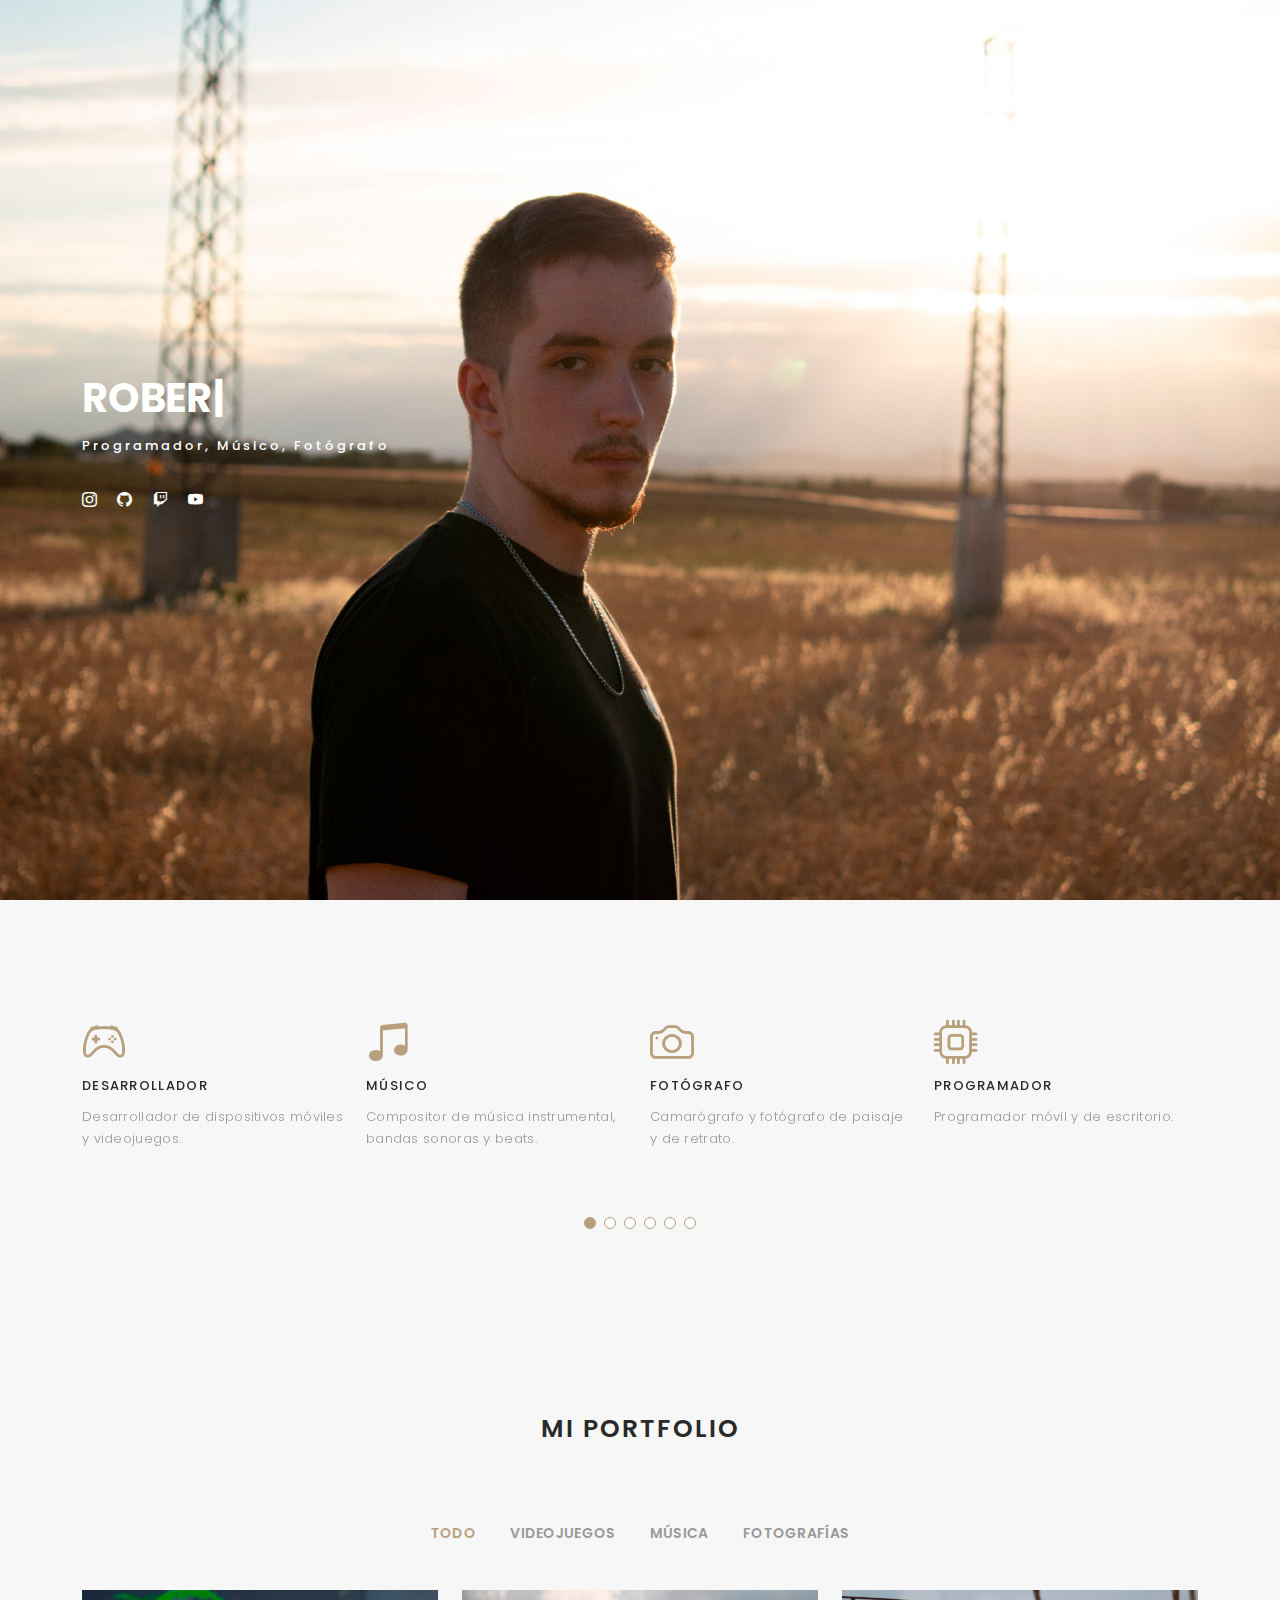
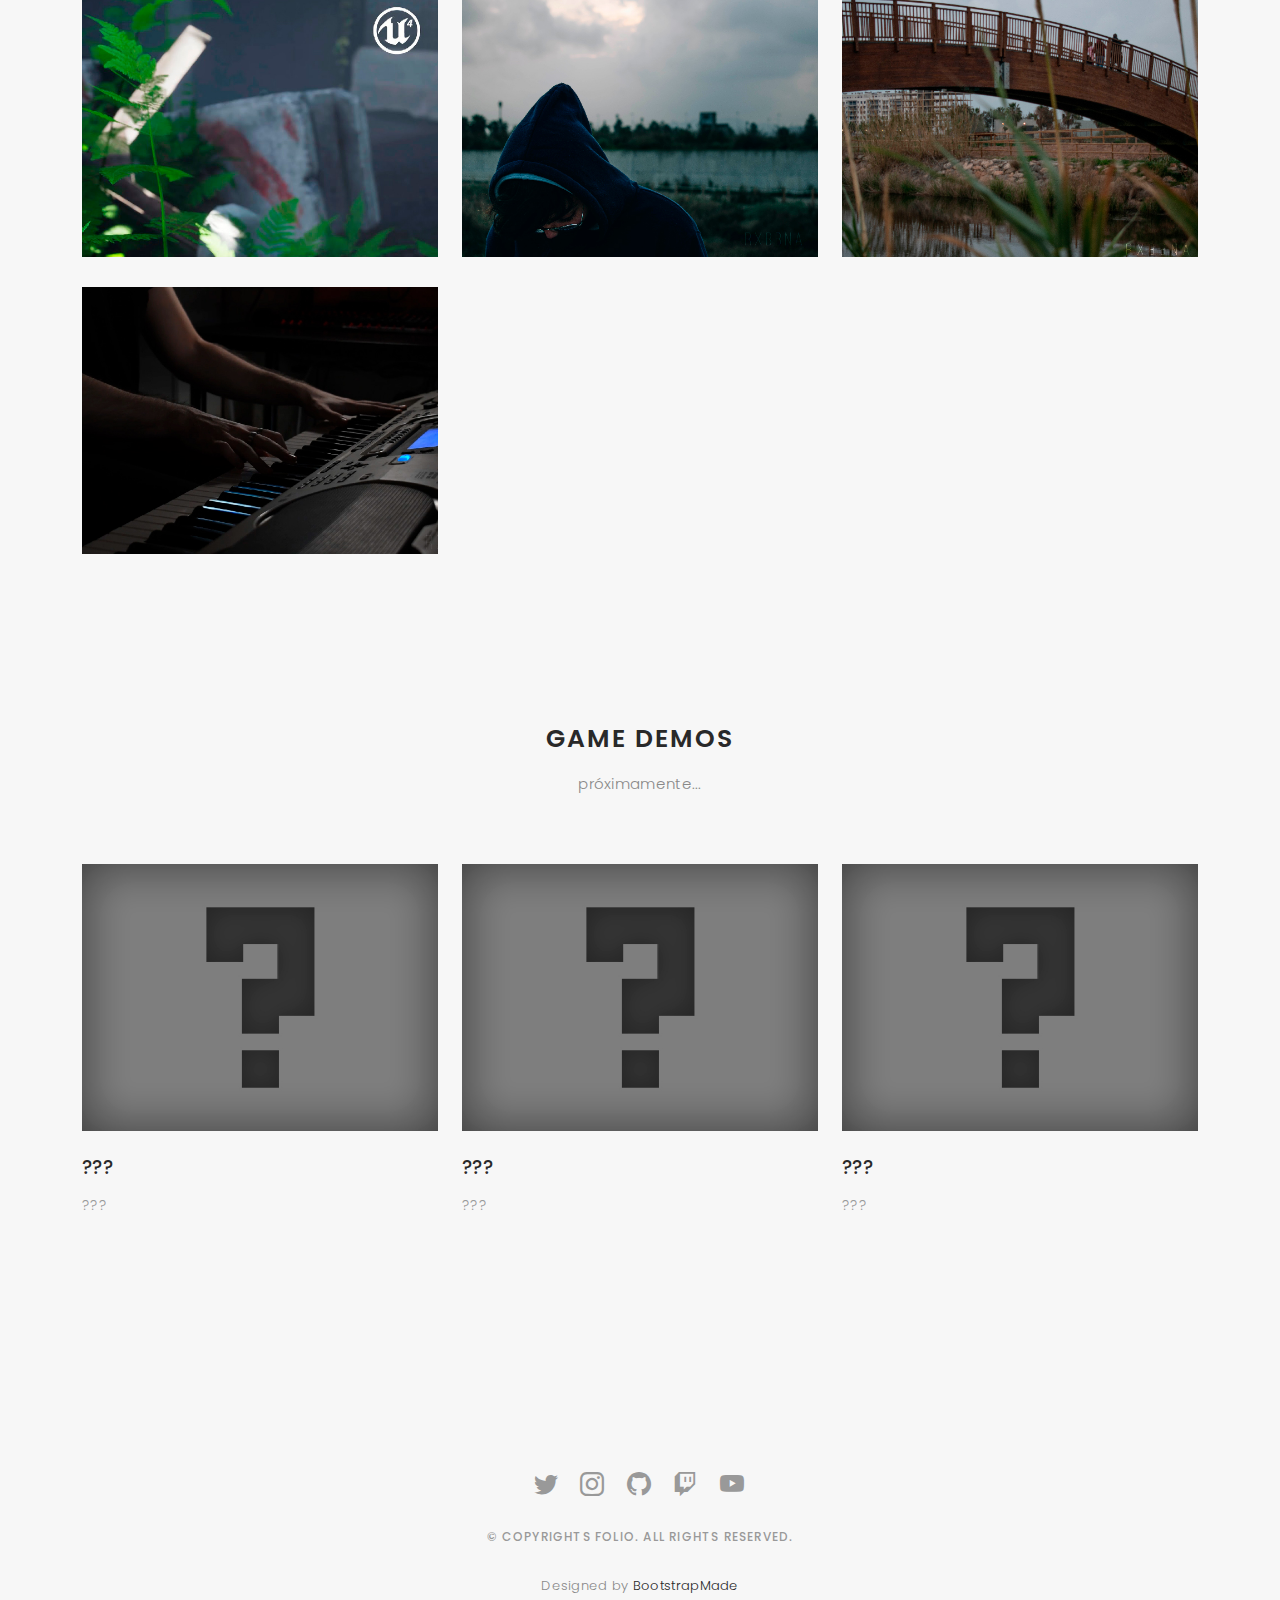
==== commit db28c9b2: "update index.html" ====
--- a/index.html
+++ b/index.html
@@ -88,11 +88,6 @@
 
           <ul class="list-unstyled list-social">
             <li>
-              <a href="https://twitter.com/Rxbbna" class="twitter"
-                ><i class="bi bi-twitter"></i
-              ></a>
-            </li>
-            <li>
               <a href="https://www.instagram.com/rxbbna" class="instagram"
                 ><i class="bi bi-instagram"></i
               ></a>
@@ -122,7 +117,6 @@
 
     <main id="main">
       <!-- ======= About Section ======= -->
-
       <div id="about" class="paddsection">
         <div class="container">
           <div class="row justify-content-between">
@@ -259,20 +253,19 @@
 
             <div class="row portfolio-container">
               <div class="col-lg-4 col-md-6 portfolio-item filter-games">
-                <img
-                  src="./assets/img/portfolio/portfolio-1.jpg"
-                  class="img-fluid"
-                  alt=""
-                />
+                <a
+                  href="https://www.youtube.com/embed/AjiW86se_NM"
+                  data-gallery="portfolioGallery"
+                  class="portfolio-lightbox preview-link"
+                >
+                  <img
+                    src="./assets/img/portfolio/portfolio-1.jpg"
+                    class="img-fluid"
+                    alt=""
+                /></a>
                 <div class="portfolio-info">
                   <h4>Alone</h4>
                   <p>Unreal Engine 4</p>
-                  <a
-                    href="https://www.youtube.com/embed/AjiW86se_NM"
-                    data-gallery="portfolioGallery"
-                    class="portfolio-lightbox preview-link"
-                    ><i class="bx bx-plus"></i
-                  ></a>
                   <a
                     href="https://www.youtube.com/watch?v=AjiW86se_NM"
                     class="details-link"
@@ -283,22 +276,21 @@
               </div>
 
               <div class="col-lg-4 col-md-6 portfolio-item filter-photo">
-                <img
-                  src="./assets/img/portfolio/portfolio-2.jpg"
-                  class="img-fluid"
-                  alt=""
-                />
+                <a
+                  href="./assets/img/portfolio/portfolio-2.jpg"
+                  data-gallery="portfolioGallery"
+                  class="portfolio-lightbox preview-link"
+                >
+                  <img
+                    src="./assets/img/portfolio/portfolio-2.jpg"
+                    class="img-fluid"
+                    alt=""
+                /></a>
                 <div class="portfolio-info">
                   <h4>Ph0t0</h4>
                   <p>Moncofar, 2021</p>
                   <a
-                    href="./assets/img/portfolio/portfolio-2.jpg"
-                    data-gallery="portfolioGallery"
-                    class="portfolio-lightbox preview-link"
-                    ><i class="bx bx-plus"></i
-                  ></a>
-                  <a
-                    href="portfolio-details.html"
+                    href="#"
                     class="details-link"
                     title="More Details"
                     ><i class="bx bx-link"></i
@@ -307,22 +299,20 @@
               </div>
 
               <div class="col-lg-4 col-md-6 portfolio-item filter-photo">
-                <img
-                  src="./assets/img/portfolio/portfolio-3.jpg"
-                  class="img-fluid"
-                  alt=""
-                />
+                <a
+                  href="./assets/img/portfolio/portfolio-3.jpg"
+                  data-gallery="portfolioGallery"
+                  class="portfolio-lightbox preview-link"
+                  ><img
+                    src="./assets/img/portfolio/portfolio-3.jpg"
+                    class="img-fluid"
+                    alt=""
+                /></a>
                 <div class="portfolio-info">
                   <h4>The River</h4>
                   <p>Moncofar, 2021</p>
                   <a
-                    href="./assets/img/portfolio/portfolio-3.jpg"
-                    data-gallery="portfolioGallery"
-                    class="portfolio-lightbox preview-link"
-                    ><i class="bx bx-plus"></i
-                  ></a>
-                  <a
-                    href="portfolio-details.html"
+                    href="#"
                     class="details-link"
                     title="More Details"
                     ><i class="bx bx-link"></i
@@ -331,20 +321,18 @@
               </div>
 
               <div class="col-lg-4 col-md-6 portfolio-item filter-music">
-                <img
-                  src="./assets/img/portfolio/portfolio-4.jpg"
-                  class="img-fluid"
-                  alt=""
-                />
+                <a
+                  href="https://www.youtube.com/embed/4P2JDMxuvL8"
+                  data-gallery="portfolioGallery"
+                  class="portfolio-lightbox preview-link"
+                  ><img
+                    src="./assets/img/portfolio/portfolio-4.jpg"
+                    class="img-fluid"
+                    alt=""
+                /></a>
                 <div class="portfolio-info">
                   <h4>Nocturne in C Sharp Minor (No. 20)</h4>
                   <p>Chopin</p>
-                  <a
-                    href="https://www.youtube.com/embed/4P2JDMxuvL8"
-                    data-gallery="portfolioGallery"
-                    class="portfolio-lightbox preview-link"
-                    ><i class="bx bx-plus"></i
-                  ></a>
                   <a
                     href="https://www.youtube.com/watch?v=4P2JDMxuvL8"
                     class="details-link"
@@ -484,7 +472,6 @@
       </div>
     </div>
     <!-- End Footer -->
-
     <a
       href="#"
       class="back-to-top d-flex align-items-center justify-content-center"
--- a/assets/css/style.css
+++ b/assets/css/style.css
@@ -22,7 +22,12 @@
   box-sizing: border-box;
 }
 
-h1, h2, h3, h4, h5, h6 {
+h1,
+h2,
+h3,
+h4,
+h5,
+h6 {
   margin: 0;
 }
 
@@ -77,7 +82,8 @@
   text-transform: uppercase;
 }
 
-.btn:hover, .btn:focus {
+.btn:hover,
+.btn:focus {
   color: #fff;
 }
 
@@ -182,7 +188,8 @@
   top: -100%;
   box-shadow: 0px 2px 25px rgba(0, 0, 0, 0.08);
 }
-#header.header-scrolled, #header.header-inner-pages {
+#header.header-scrolled,
+#header.header-inner-pages {
   top: 0;
 }
 #header .logo {
@@ -226,7 +233,8 @@
 .navbar li {
   position: relative;
 }
-.navbar a, .navbar a:focus {
+.navbar a,
+.navbar a:focus {
   display: flex;
   align-items: center;
   justify-content: space-between;
@@ -238,12 +246,16 @@
   white-space: nowrap;
   transition: 0.3s;
 }
-.navbar a i, .navbar a:focus i {
+.navbar a i,
+.navbar a:focus i {
   font-size: 12px;
   line-height: 0;
   margin-left: 5px;
 }
-.navbar a:hover, .navbar .active, .navbar .active:focus, .navbar li:hover > a {
+.navbar a:hover,
+.navbar .active,
+.navbar .active:focus,
+.navbar li:hover > a {
   color: #b8a07e;
 }
 .navbar .dropdown ul {
@@ -270,7 +282,9 @@
 .navbar .dropdown ul a i {
   font-size: 12px;
 }
-.navbar .dropdown ul a:hover, .navbar .dropdown ul .active:hover, .navbar .dropdown ul li:hover > a {
+.navbar .dropdown ul a:hover,
+.navbar .dropdown ul .active:hover,
+.navbar .dropdown ul li:hover > a {
   color: #b8a07e;
 }
 .navbar .dropdown:hover > ul {
@@ -350,15 +364,19 @@
   overflow-y: auto;
   transition: 0.3s;
 }
-.navbar-mobile a, .navbar-mobile a:focus {
+.navbar-mobile a,
+.navbar-mobile a:focus {
   padding: 10px 20px;
   font-size: 15px;
   color: #4b4a4a;
 }
-.navbar-mobile a:hover, .navbar-mobile .active, .navbar-mobile li:hover > a {
+.navbar-mobile a:hover,
+.navbar-mobile .active,
+.navbar-mobile li:hover > a {
   color: #b8a07e;
 }
-.navbar-mobile .getstarted, .navbar-mobile .getstarted:focus {
+.navbar-mobile .getstarted,
+.navbar-mobile .getstarted:focus {
   margin: 15px;
 }
 .navbar-mobile .dropdown ul {
@@ -381,7 +399,9 @@
 .navbar-mobile .dropdown ul a i {
   font-size: 12px;
 }
-.navbar-mobile .dropdown ul a:hover, .navbar-mobile .dropdown ul .active:hover, .navbar-mobile .dropdown ul li:hover > a {
+.navbar-mobile .dropdown ul a:hover,
+.navbar-mobile .dropdown ul .active:hover,
+.navbar-mobile .dropdown ul li:hover > a {
   color: #b8a07e;
 }
 .navbar-mobile .dropdown > .dropdown-active {
@@ -597,7 +617,8 @@
   margin-bottom: 5px;
   transition: all 0.3s ease-in-out;
 }
-#portfolio #portfolio-flters li:hover, #portfolio #portfolio-flters li.filter-active {
+#portfolio #portfolio-flters li:hover,
+#portfolio #portfolio-flters li.filter-active {
   color: #b8a07e;
 }
 #portfolio #portfolio-flters li:last-child {
@@ -614,29 +635,31 @@
   bottom: 0;
   z-index: 3;
   transition: all ease-in-out 0.3s;
-  background: rgba(255, 255, 255, 0.9);
   padding: 15px;
+  text-shadow: rgb(0, 0, 0) 0.1em 0.1em 0.2em;
 }
 #portfolio .portfolio-item .portfolio-info h4 {
   font-size: 18px;
-  color: #666;
+  color: rgb(255, 255, 255);
   font-weight: 600;
   margin-bottom: 10px;
 }
 #portfolio .portfolio-item .portfolio-info p {
-  color: #999;
-  font-size: 14px;
+  color: rgb(189, 189, 189);
+  font-size: 15px;
   margin: 0;
   padding: 0;
 }
-#portfolio .portfolio-item .portfolio-info .preview-link, #portfolio .portfolio-item .portfolio-info .details-link {
+#portfolio .portfolio-item .portfolio-info .preview-link,
+#portfolio .portfolio-item .portfolio-info .details-link {
   position: absolute;
   right: 40px;
   font-size: 24px;
   top: calc(50% - 18px);
   color: #b8a07e;
 }
-#portfolio .portfolio-item .portfolio-info .preview-link:hover, #portfolio .portfolio-item .portfolio-info .details-link:hover {
+#portfolio .portfolio-item .portfolio-info .preview-link:hover,
+#portfolio .portfolio-item .portfolio-info .details-link:hover {
   color: #cab89f;
 }
 #portfolio .portfolio-item .portfolio-info .details-link {
@@ -645,6 +668,14 @@
 #portfolio .portfolio-item:hover .portfolio-info {
   opacity: 1;
   bottom: 20px;
+}
+/* hover mouse transform */
+#portfolio .portfolio-item img {
+  transition: all ease-in-out 0.4s;
+}
+
+#portfolio .portfolio-item:hover img {
+  transform: scale(1.07);
 }
 
 /*--------------------------------------------------------------
@@ -660,14 +691,20 @@
   margin-top: 20px;
   position: relative;
 }
-.portfolio-details .portfolio-details-slider .swiper-pagination .swiper-pagination-bullet {
+.portfolio-details
+  .portfolio-details-slider
+  .swiper-pagination
+  .swiper-pagination-bullet {
   width: 12px;
   height: 12px;
   background-color: #fff;
   opacity: 1;
   border: 1px solid #b8a07e;
 }
-.portfolio-details .portfolio-details-slider .swiper-pagination .swiper-pagination-bullet-active {
+.portfolio-details
+  .portfolio-details-slider
+  .swiper-pagination
+  .swiper-pagination-bullet-active {
   background-color: #b8a07e;
 }
 .portfolio-details .portfolio-info {
@@ -704,7 +741,8 @@
 /*--------------------------------------------------------------
 # Journal
 --------------------------------------------------------------*/
-#journal, #journal-blog {
+#journal,
+#journal-blog {
   height: auto;
   width: 100%;
   background: #f7f7f7;
@@ -757,6 +795,15 @@
   line-height: 24px;
 }
 
+/* hover mouse transform */
+.journal-block .journal-info img {
+  transition: all ease-in-out 0.4s;
+}
+
+.journal-block .journal-info:hover img {
+  transform: scale(1.07);
+}
+
 /*--------------------------------------------------------------
 # Journal
 --------------------------------------------------------------*/
@@ -775,7 +822,8 @@
   padding-bottom: 10px;
 }
 
-#contact input, #contact textarea {
+#contact input,
+#contact textarea {
   width: 100%;
   margin-bottom: 5px;
 }
@@ -1442,4 +1490,4 @@
     display: inline-block;
     margin-right: 0;
   }
-}+}
